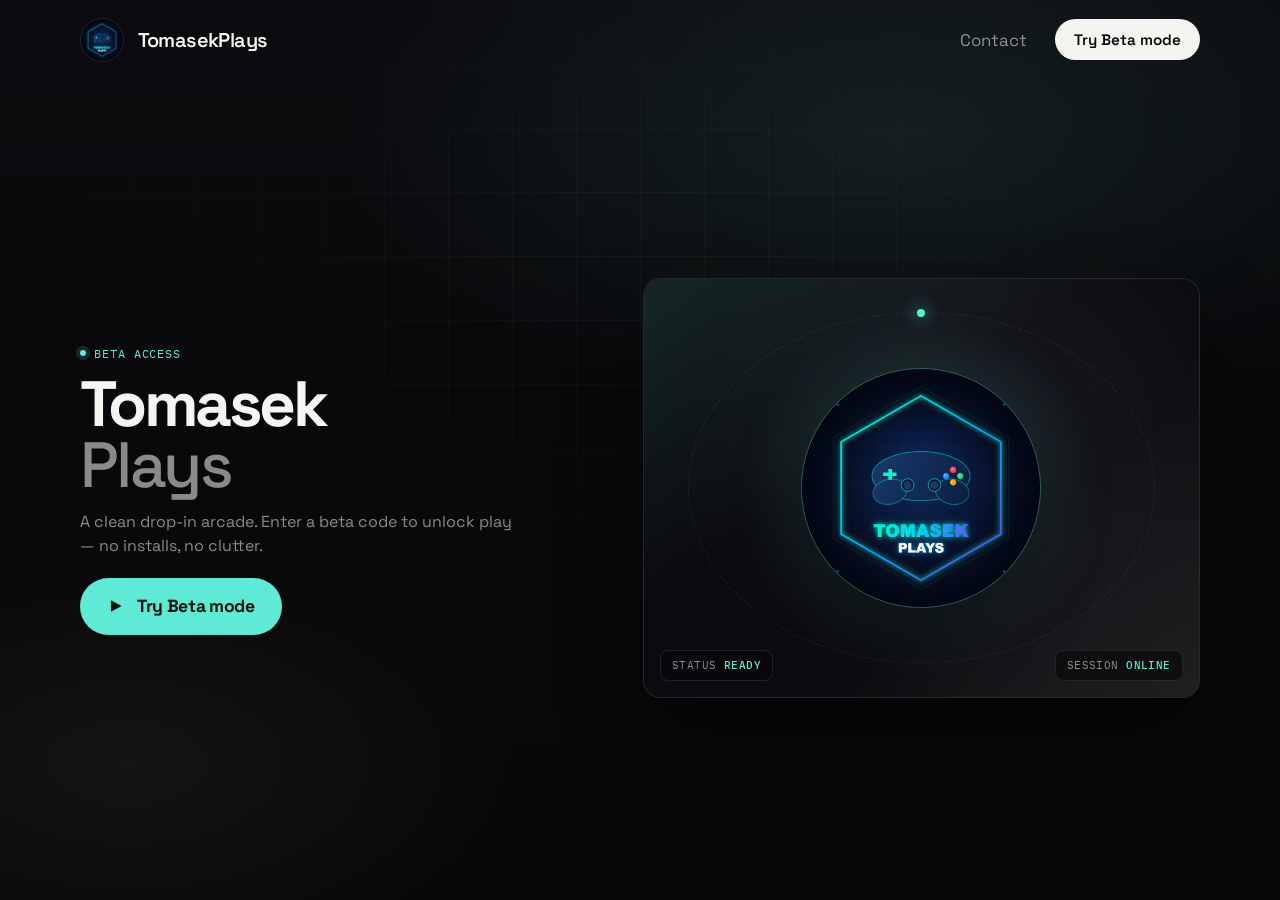
==== index.html @ 3372ae90 "Ship lean safer exes, fix owners OWN4 gate, and help downloads past SmartScreen. Co-authored-by: Cur" ====
<!DOCTYPE html>
<html lang="en">
<head>
  <meta charset="UTF-8" />
  <meta name="viewport" content="width=device-width, initial-scale=1.0" />
  <title>TomasekPlays</title>
  <meta name="description" content="Tomasek Plays — jump in and play. Instant games, zero setup." />
  <link rel="icon" href="logo.png" type="image/png" />
  <link rel="preconnect" href="https://fonts.googleapis.com" />
  <link rel="preconnect" href="https://fonts.gstatic.com" crossorigin />
  <link href="https://fonts.googleapis.com/css2?family=Space+Grotesk:wght@400;500;600;700&family=IBM+Plex+Mono:wght@400;500&display=swap" rel="stylesheet" />
  <link rel="stylesheet" href="season.css" />
  <style>
    :root {
      --bg: #09090b;
      --bg-elevated: #111114;
      --ink: #f4f4f0;
      --muted: rgba(244, 244, 240, 0.55);
      --line: rgba(244, 244, 240, 0.1);
      --accent: #5eead4;
      --accent-dim: rgba(94, 234, 212, 0.14);
      --warm: #e8d5b7;
      --radius: 12px;
      --font: "Space Grotesk", system-ui, sans-serif;
      --mono: "IBM Plex Mono", ui-monospace, monospace;
    }

    * { box-sizing: border-box; margin: 0; padding: 0; }

    html, body {
      height: 100%;
      overflow: hidden;
    }

    body {
      font-family: var(--font);
      background: var(--bg);
      color: var(--ink);
      -webkit-font-smoothing: antialiased;
    }

    a { color: inherit; text-decoration: none; }

    /* Atmosphere */
    .atmosphere {
      position: fixed;
      inset: 0;
      pointer-events: none;
      z-index: 0;
      background:
        radial-gradient(ellipse 80% 55% at 70% 15%, rgba(94, 234, 212, 0.09), transparent 55%),
        radial-gradient(ellipse 60% 45% at 10% 85%, rgba(232, 213, 183, 0.06), transparent 50%),
        linear-gradient(180deg, #0c0c10 0%, var(--bg) 45%, #08080a 100%);
    }

    .grid-fade {
      position: fixed;
      inset: 0;
      pointer-events: none;
      z-index: 0;
      opacity: 0.35;
      background-image:
        linear-gradient(var(--line) 1px, transparent 1px),
        linear-gradient(90deg, var(--line) 1px, transparent 1px);
      background-size: 64px 64px;
      mask-image: radial-gradient(ellipse 70% 60% at 50% 30%, black 10%, transparent 70%);
      animation: gridDrift 28s linear infinite;
    }

    @keyframes gridDrift {
      from { background-position: 0 0, 0 0; }
      to { background-position: 0 64px, 64px 0; }
    }

    .wrap {
      position: relative;
      z-index: 1;
      width: min(1120px, calc(100% - 2.5rem));
      margin-inline: auto;
      height: 100%;
      display: flex;
      flex-direction: column;
    }

    main {
      flex: 1;
      min-height: 0;
      display: flex;
      flex-direction: column;
    }

    /* Nav */
    .nav {
      display: flex;
      align-items: center;
      justify-content: space-between;
      padding: 1.1rem 0;
      flex-shrink: 0;
      animation: rise 0.7s ease both;
    }

    .brand {
      display: inline-flex;
      align-items: center;
      gap: 0.85rem;
      font-weight: 600;
      letter-spacing: -0.03em;
      font-size: 1.25rem;
    }

    .brand img {
      width: 44px;
      height: 44px;
      border-radius: 50%;
      object-fit: cover;
      border: 1px solid var(--line);
      display: block;
      transition: transform 0.2s ease, box-shadow 0.2s ease;
    }

    .brand .yt-logo:hover img {
      transform: scale(1.06);
      box-shadow: 0 0 0 3px var(--accent-dim);
    }

    .nav-links {
      display: flex;
      align-items: center;
      gap: 1.75rem;
      font-size: 1.05rem;
      color: var(--muted);
    }

    .nav-links a:hover { color: var(--ink); }

    .nav-cta {
      display: inline-flex;
      align-items: center;
      gap: 0.45rem;
      padding: 0.7rem 1.2rem;
      border-radius: 999px;
      background: var(--ink);
      color: var(--bg);
      font-weight: 600;
      font-size: 0.95rem;
      border: none;
      cursor: pointer;
      font-family: inherit;
      transition: transform 0.2s ease, opacity 0.2s ease;
    }

    .nav-cta:hover { transform: translateY(-1px); opacity: 0.92; }

    button.btn-play {
      border: none;
      cursor: pointer;
      font-family: inherit;
    }

    /* Hero — one composition, one screen */
    .hero {
      flex: 1;
      min-height: 0;
      display: grid;
      grid-template-columns: 1fr 1.05fr;
      gap: 2rem;
      align-items: center;
      padding: 0.5rem 0 0.75rem;
    }

    .hero-copy {
      animation: rise 0.85s 0.08s ease both;
    }

    .eyebrow {
      display: inline-flex;
      align-items: center;
      gap: 0.5rem;
      font-family: var(--mono);
      font-size: 0.72rem;
      letter-spacing: 0.08em;
      text-transform: uppercase;
      color: var(--accent);
      margin-bottom: 0.85rem;
    }

    .eyebrow::before {
      content: "";
      width: 6px;
      height: 6px;
      border-radius: 50%;
      background: var(--accent);
      box-shadow: 0 0 0 4px var(--accent-dim);
      animation: pulseDot 2.2s ease-in-out infinite;
    }

    @keyframes pulseDot {
      0%, 100% { transform: scale(1); opacity: 1; }
      50% { transform: scale(0.85); opacity: 0.7; }
    }

    .brand-hero {
      font-size: clamp(2.4rem, 5.5vw, 4rem);
      font-weight: 700;
      letter-spacing: -0.055em;
      line-height: 0.95;
      margin-bottom: 0.85rem;
    }

    .brand-hero span {
      display: block;
      color: var(--muted);
      font-weight: 500;
      letter-spacing: -0.04em;
    }

    .lede {
      max-width: 28rem;
      font-size: 1rem;
      line-height: 1.5;
      color: var(--muted);
      margin-bottom: 1.25rem;
    }

    .cta-row {
      display: flex;
      flex-wrap: wrap;
      gap: 0.75rem;
      align-items: center;
    }

    .btn-play {
      display: inline-flex;
      align-items: center;
      gap: 0.65rem;
      padding: 0.9rem 1.35rem;
      border-radius: 999px;
      background: var(--accent);
      color: #04120f;
      font-weight: 700;
      font-size: 0.95rem;
      letter-spacing: -0.02em;
      transition: transform 0.2s ease, box-shadow 0.2s ease;
      box-shadow: 0 0 0 0 rgba(94, 234, 212, 0.35);
      animation: ctaGlow 3s ease-in-out infinite;
    }

    .cta-row .btn-play {
      padding: 1.1rem 1.7rem;
      font-size: 1.1rem;
      gap: 0.75rem;
    }

    .cta-row .btn-play svg { width: 18px; height: 18px; }

    .btn-play:hover {
      transform: translateY(-2px) scale(1.02);
      box-shadow: 0 12px 40px rgba(94, 234, 212, 0.25);
    }

    .btn-play svg { width: 16px; height: 16px; }

    @keyframes ctaGlow {
      0%, 100% { box-shadow: 0 0 0 0 rgba(94, 234, 212, 0.25); }
      50% { box-shadow: 0 0 0 8px rgba(94, 234, 212, 0); }
    }

    .btn-ghost {
      display: inline-flex;
      align-items: center;
      padding: 0.9rem 1.15rem;
      border-radius: 999px;
      border: 1px solid var(--line);
      background: transparent;
      color: var(--muted);
      font-size: 0.9rem;
      cursor: pointer;
      font-family: inherit;
      transition: color 0.2s ease, border-color 0.2s ease, background 0.2s ease;
    }

    .btn-ghost:hover {
      color: var(--ink);
      border-color: rgba(244, 244, 240, 0.25);
      background: rgba(255, 255, 255, 0.03);
    }

    .btn-cancel {
      display: inline-flex;
      align-items: center;
      justify-content: center;
      padding: 0.9rem 1.15rem;
      border-radius: 999px;
      border: 1px solid var(--line);
      background: rgba(255, 255, 255, 0.04);
      color: var(--muted);
      font-size: 0.9rem;
      font-weight: 500;
      cursor: pointer;
      font-family: inherit;
      transition: color 0.2s ease, border-color 0.2s ease, background 0.2s ease;
    }

    .btn-cancel:hover {
      color: var(--ink);
      background: rgba(255, 255, 255, 0.08);
    }

    .nav-link-btn {
      border: none;
      background: transparent;
      color: var(--muted);
      font: inherit;
      font-size: inherit;
      cursor: pointer;
      padding: 0;
    }

    .nav-link-btn:hover { color: var(--ink); }

    /* Visual stage */
    .hero-stage {
      position: relative;
      animation: rise 1s 0.18s ease both;
      isolation: isolate;
      min-height: 0;
      display: flex;
      align-items: center;
    }

    .hero-stage .stage-frame { width: 100%; }

    .stage-frame {
      position: relative;
      border-radius: 18px;
      overflow: hidden;
      border: 1px solid var(--line);
      background: var(--bg-elevated);
      height: min(52vh, 420px);
      max-height: 100%;
      aspect-ratio: auto;
      box-shadow:
        0 0 0 1px rgba(255, 255, 255, 0.03) inset,
        0 40px 80px rgba(0, 0, 0, 0.45);
    }

    .stage-bg {
      position: absolute;
      inset: 0;
      background:
        linear-gradient(145deg, rgba(94, 234, 212, 0.12), transparent 40%),
        linear-gradient(320deg, rgba(232, 213, 183, 0.1), transparent 35%),
        radial-gradient(circle at 60% 40%, #1a1a22 0%, #0b0b0f 70%);
    }

    .stage-scan {
      position: absolute;
      inset: 0;
      background: repeating-linear-gradient(
        0deg,
        transparent,
        transparent 3px,
        rgba(0, 0, 0, 0.08) 3px,
        rgba(0, 0, 0, 0.08) 4px
      );
      opacity: 0.4;
      pointer-events: none;
    }

    .logo-orb {
      position: absolute;
      top: 50%;
      left: 50%;
      width: min(58%, 240px);
      aspect-ratio: 1;
      transform: translate(-50%, -50%);
      border-radius: 50%;
      overflow: hidden;
      border: 1px solid rgba(94, 234, 212, 0.35);
      box-shadow:
        0 20px 60px rgba(0, 0, 0, 0.5),
        0 0 80px rgba(94, 234, 212, 0.2);
      animation: floatLogo 5.5s ease-in-out infinite;
    }

    .logo-orb img {
      width: 100%;
      height: 100%;
      object-fit: cover;
      display: block;
    }

    @keyframes floatLogo {
      0%, 100% { transform: translate(-50%, -50%); }
      50% { transform: translate(-50%, calc(-50% - 10px)); }
    }

    .hud {
      position: absolute;
      left: 1rem;
      right: 1rem;
      bottom: 1rem;
      display: flex;
      justify-content: space-between;
      gap: 0.75rem;
      font-family: var(--mono);
      font-size: 0.68rem;
      color: var(--muted);
      letter-spacing: 0.04em;
      text-transform: uppercase;
    }

    .hud-chip {
      padding: 0.45rem 0.7rem;
      border-radius: 8px;
      background: rgba(9, 9, 11, 0.65);
      border: 1px solid var(--line);
      backdrop-filter: blur(8px);
    }

    .hud-chip strong {
      color: var(--accent);
      font-weight: 500;
    }

    .orbit {
      position: absolute;
      inset: 8%;
      border: 1px dashed rgba(244, 244, 240, 0.08);
      border-radius: 50%;
      animation: spin 40s linear infinite;
      pointer-events: none;
    }

    .orbit::after {
      content: "";
      position: absolute;
      top: -4px;
      left: 50%;
      width: 8px;
      height: 8px;
      margin-left: -4px;
      border-radius: 50%;
      background: var(--accent);
      box-shadow: 0 0 16px var(--accent);
    }

    @keyframes spin {
      to { transform: rotate(360deg); }
    }

    .contact-email {
      display: flex;
      align-items: center;
      justify-content: space-between;
      gap: 0.75rem;
      flex-wrap: wrap;
      padding: 0.85rem 1rem;
      border-radius: 10px;
      border: 1px solid var(--line);
      background: rgba(0, 0, 0, 0.35);
      margin-bottom: 1rem;
      font-family: var(--mono);
      font-size: 0.85rem;
      color: var(--accent);
      word-break: break-all;
    }

    .copy-status {
      min-height: 1.2rem;
      margin-bottom: 0.75rem;
      font-size: 0.85rem;
      color: var(--accent);
    }

    @keyframes rise {
      from { opacity: 0; transform: translateY(16px); }
      to { opacity: 1; transform: translateY(0); }
    }

    /* Phone layout — specially tuned for small screens */
    body.is-phone {
      overflow: auto;
      height: auto;
      min-height: 100%;
      min-height: 100dvh;
      padding: env(safe-area-inset-top) env(safe-area-inset-right) env(safe-area-inset-bottom) env(safe-area-inset-left);
    }

    body.is-phone .wrap {
      width: min(100% - 1.25rem, 560px);
      height: auto;
      min-height: 100dvh;
    }

    body.is-phone .nav {
      padding: 0.85rem 0;
      gap: 0.5rem;
    }

    body.is-phone .brand { font-size: 1.05rem; gap: 0.55rem; }
    body.is-phone .brand img { width: 36px; height: 36px; }
    body.is-phone .nav-links { gap: 0.65rem; font-size: 0.9rem; }
    body.is-phone .nav-cta { padding: 0.55rem 0.85rem; font-size: 0.82rem; }

    body.is-phone .hero {
      grid-template-columns: 1fr;
      grid-template-areas: "stage" "copy";
      gap: 1rem;
      padding: 0.35rem 0 1.25rem;
      align-items: start;
    }

    body.is-phone .hero-stage { grid-area: stage; order: -1; }
    body.is-phone .hero-copy { grid-area: copy; text-align: center; }

    body.is-phone .eyebrow { justify-content: center; margin-bottom: 0.55rem; font-size: 0.68rem; }
    body.is-phone .brand-hero { font-size: clamp(2.35rem, 11vw, 3.1rem); margin-bottom: 0.55rem; }
    body.is-phone .lede {
      margin-inline: auto;
      font-size: 0.95rem;
      margin-bottom: 1.1rem;
      max-width: 22rem;
    }

    body.is-phone .cta-row { justify-content: center; width: 100%; }
    body.is-phone .cta-row .btn-play {
      width: 100%;
      justify-content: center;
      padding: 1.05rem 1.25rem;
      font-size: 1.05rem;
      min-height: 52px;
    }

    body.is-phone .stage-frame {
      height: min(34vh, 240px);
      width: 100%;
      border-radius: 14px;
    }

    body.is-phone .logo-orb { width: min(46%, 140px); }
    body.is-phone .hud { font-size: 0.58rem; left: 0.65rem; right: 0.65rem; bottom: 0.65rem; }
    body.is-phone .hud-chip { padding: 0.35rem 0.5rem; }

    body.is-phone .beta-modal {
      width: min(100%, 420px);
      padding: 1.35rem;
      border-radius: 18px;
    }

    body.is-phone .beta-fields input {
      font-size: 1.15rem;
      padding: 0.9rem 1rem;
      min-height: 52px;
    }

    body.is-phone .beta-actions .btn-play,
    body.is-phone .beta-actions .btn-cancel {
      min-height: 48px;
      font-size: 0.95rem;
    }

    body.is-phone .device-pill {
      display: inline-flex;
    }

    .device-pill {
      display: none;
      align-items: center;
      gap: 0.35rem;
      font-family: var(--mono);
      font-size: 0.65rem;
      letter-spacing: 0.06em;
      text-transform: uppercase;
      color: var(--accent);
      border: 1px solid rgba(94, 234, 212, 0.3);
      background: var(--accent-dim);
      border-radius: 999px;
      padding: 0.3rem 0.55rem;
    }

    /* Narrow PC window still stacks, but keeps PC styling */
    @media (max-width: 860px) {
      body.is-pc {
        overflow: auto;
        height: auto;
        min-height: 100%;
        min-height: 100dvh;
      }
      body.is-pc .wrap { height: auto; min-height: 100dvh; }
      body.is-pc .hero {
        grid-template-columns: 1fr;
        gap: 1.25rem;
        padding: 0.75rem 0;
      }
      body.is-pc .brand-hero { font-size: clamp(2.2rem, 10vw, 3rem); }
      body.is-pc .stage-frame { height: min(38vh, 280px); width: 100%; }
    }

    /* Beta gate */
    .beta-overlay {
      position: fixed;
      inset: 0;
      z-index: 100;
      display: flex;
      align-items: center;
      justify-content: center;
      padding: 1.25rem;
      background: rgba(5, 5, 8, 0.72);
      backdrop-filter: blur(10px);
      opacity: 0;
      visibility: hidden;
      pointer-events: none;
      transition: opacity 0.35s ease, visibility 0.35s ease;
    }

    .beta-overlay.open {
      opacity: 1;
      visibility: visible;
      pointer-events: auto;
    }

    .beta-modal {
      width: min(420px, 100%);
      padding: 1.75rem;
      border-radius: 16px;
      border: 1px solid var(--line);
      background: linear-gradient(160deg, rgba(94, 234, 212, 0.08), transparent 42%), var(--bg-elevated);
      box-shadow: 0 30px 80px rgba(0, 0, 0, 0.55);
      transform: translateY(18px) scale(0.94);
      opacity: 0;
      transition: transform 0.45s cubic-bezier(0.22, 1, 0.36, 1), opacity 0.35s ease, border-color 0.3s ease, box-shadow 0.3s ease;
    }

    .beta-overlay.open .beta-modal {
      transform: translateY(0) scale(1);
      opacity: 1;
    }

    .beta-modal.shake {
      animation: modalShake 0.45s ease;
    }

    .beta-modal.unlock {
      animation: modalUnlock 0.85s cubic-bezier(0.22, 1, 0.36, 1) forwards;
      border-color: rgba(94, 234, 212, 0.65);
      box-shadow: 0 0 0 1px rgba(94, 234, 212, 0.25), 0 30px 80px rgba(94, 234, 212, 0.2);
    }

    .admin-shell {
      width: min(920px, 100%);
      max-height: min(92vh, 900px);
      overflow: auto;
      padding: 1.5rem 1.6rem 1.25rem;
      border-radius: 18px;
      border: 1px solid var(--line);
      background:
        radial-gradient(ellipse 70% 50% at 10% 0%, rgba(94, 234, 212, 0.12), transparent 55%),
        linear-gradient(165deg, #141418 0%, var(--bg-elevated) 55%, #0c0c10 100%);
      box-shadow: 0 40px 100px rgba(0, 0, 0, 0.6);
      transform: translateY(18px) scale(0.96);
      opacity: 0;
      transition: transform 0.45s cubic-bezier(0.22, 1, 0.36, 1), opacity 0.35s ease;
    }

    .beta-overlay.open .admin-shell {
      transform: translateY(0) scale(1);
      opacity: 1;
    }

    .admin-top {
      display: flex;
      align-items: flex-start;
      justify-content: space-between;
      gap: 1rem;
      margin-bottom: 1.25rem;
      padding-bottom: 1rem;
      border-bottom: 1px solid var(--line);
    }

    .admin-top h2 {
      font-size: clamp(1.6rem, 3vw, 2.1rem);
      letter-spacing: -0.04em;
      margin: 0 0 0.25rem;
    }

    .admin-top p {
      margin: 0;
      color: var(--muted);
      font-size: 0.92rem;
    }

    .admin-grid {
      display: grid;
      grid-template-columns: repeat(2, minmax(0, 1fr));
      gap: 1rem;
    }

    .admin-block {
      display: grid;
      gap: 0.65rem;
      padding: 1rem 1.05rem;
      border-radius: 12px;
      border: 1px solid var(--line);
      background: rgba(255, 255, 255, 0.02);
    }

    .admin-block h3 {
      font-size: 0.95rem;
      letter-spacing: -0.02em;
      font-weight: 600;
    }

    .admin-block label {
      display: grid;
      gap: 0.3rem;
      font-family: var(--mono);
      font-size: 0.65rem;
      letter-spacing: 0.06em;
      text-transform: uppercase;
      color: var(--muted);
    }

    .admin-block input {
      width: 100%;
      padding: 0.7rem 0.8rem;
      border-radius: 10px;
      border: 1px solid var(--line);
      background: rgba(0, 0, 0, 0.35);
      color: var(--ink);
      font-family: var(--font);
      font-size: 0.95rem;
    }

    .admin-block input:focus {
      outline: none;
      border-color: rgba(94, 234, 212, 0.55);
      box-shadow: 0 0 0 3px var(--accent-dim);
    }

    .admin-block .btn-play {
      justify-self: start;
      margin-top: 0.15rem;
    }

    .admin-status {
      min-height: 1.25rem;
      margin-top: 1rem;
      font-family: var(--mono);
      font-size: 0.78rem;
      color: var(--muted);
    }

    .admin-status.ok { color: var(--accent); }
    .admin-status.err { color: #f87171; }

    .install-steps {
      list-style: none;
      display: grid;
      gap: 0.75rem;
      margin: 0 0 1.15rem;
      padding: 0;
      counter-reset: step;
    }

    .install-steps li {
      position: relative;
      padding: 0.85rem 0.9rem 0.85rem 2.75rem;
      border-radius: 12px;
      border: 1px solid var(--line);
      background: rgba(255, 255, 255, 0.03);
      color: var(--ink);
      font-size: 0.95rem;
      line-height: 1.45;
    }

    .install-steps li::before {
      counter-increment: step;
      content: counter(step);
      position: absolute;
      left: 0.75rem;
      top: 0.85rem;
      width: 1.45rem;
      height: 1.45rem;
      border-radius: 999px;
      display: grid;
      place-items: center;
      font-family: var(--mono);
      font-size: 0.7rem;
      font-weight: 500;
      color: var(--accent);
      background: var(--accent-dim);
      border: 1px solid rgba(94, 234, 212, 0.3);
    }

    .install-steps strong {
      color: var(--accent);
      font-weight: 600;
    }

    @media (max-width: 720px) {
      .admin-grid { grid-template-columns: 1fr; }
      .admin-top { flex-direction: column; }
    }

    @keyframes modalShake {
      0%, 100% { transform: translateX(0); }
      20% { transform: translateX(-8px); }
      40% { transform: translateX(8px); }
      60% { transform: translateX(-6px); }
      80% { transform: translateX(4px); }
    }

    @keyframes modalUnlock {
      0% { transform: scale(1); }
      35% { transform: scale(1.04); }
      70% { transform: scale(0.98); opacity: 1; }
      100% { transform: scale(1.08); opacity: 0; }
    }

    .beta-overlay.closing {
      opacity: 0;
      transition: opacity 0.4s ease;
    }

    .beta-modal h2 {
      font-size: 1.35rem;
      letter-spacing: -0.03em;
      margin-bottom: 0.4rem;
    }

    .beta-modal > p {
      color: var(--muted);
      font-size: 0.92rem;
      line-height: 1.5;
      margin-bottom: 1.25rem;
    }

    .beta-fields {
      display: grid;
      gap: 0.75rem;
      margin-bottom: 1rem;
    }

    .beta-fields label {
      display: grid;
      gap: 0.35rem;
      font-family: var(--mono);
      font-size: 0.68rem;
      letter-spacing: 0.06em;
      text-transform: uppercase;
      color: var(--muted);
    }

    .beta-fields input {
      width: 100%;
      padding: 0.75rem 0.85rem;
      border-radius: 10px;
      border: 1px solid var(--line);
      background: rgba(0, 0, 0, 0.35);
      color: var(--ink);
      font-family: var(--mono);
      font-size: 1rem;
      letter-spacing: 0.12em;
      outline: none;
      transition: border-color 0.2s ease, box-shadow 0.2s ease, background 0.3s ease;
    }

    .beta-fields input:focus {
      border-color: rgba(94, 234, 212, 0.55);
      box-shadow: 0 0 0 3px var(--accent-dim);
    }

    .beta-fields input.ok {
      border-color: rgba(94, 234, 212, 0.8);
      background: rgba(94, 234, 212, 0.12);
      box-shadow: 0 0 0 4px var(--accent-dim);
      animation: codePulse 0.7s ease;
    }

    @keyframes codePulse {
      0% { transform: scale(1); }
      40% { transform: scale(1.03); }
      100% { transform: scale(1); }
    }

    .beta-error {
      min-height: 1.2rem;
      margin-bottom: 0.85rem;
      font-size: 0.85rem;
      color: #f87171;
    }

    .beta-error.ok-msg {
      color: var(--accent);
    }

    .beta-actions {
      display: flex;
      gap: 0.65rem;
      flex-wrap: wrap;
    }

    .beta-actions .btn-play,
    .beta-actions .btn-cancel {
      flex: 1;
      justify-content: center;
      min-width: 120px;
    }

    /* Fullscreen unlock flash after correct code */
    .unlock-flash {
      position: fixed;
      inset: 0;
      z-index: 120;
      pointer-events: none;
      opacity: 0;
      background:
        radial-gradient(circle at 50% 45%, rgba(94, 234, 212, 0.35), transparent 55%),
        rgba(9, 9, 11, 0.55);
    }

    .unlock-flash.go {
      animation: unlockFlash 0.9s ease forwards;
    }

    @keyframes unlockFlash {
      0% { opacity: 0; transform: scale(1.05); }
      35% { opacity: 1; transform: scale(1); }
      100% { opacity: 0; transform: scale(0.98); }
    }

    .unlock-badge {
      position: fixed;
      left: 50%;
      top: 46%;
      z-index: 121;
      transform: translate(-50%, -40%) scale(0.8);
      opacity: 0;
      pointer-events: none;
      font-family: var(--mono);
      font-size: 0.85rem;
      letter-spacing: 0.12em;
      text-transform: uppercase;
      color: var(--accent);
      padding: 0.85rem 1.25rem;
      border-radius: 999px;
      border: 1px solid rgba(94, 234, 212, 0.45);
      background: rgba(9, 9, 11, 0.85);
      box-shadow: 0 0 40px rgba(94, 234, 212, 0.25);
    }

    .unlock-badge.go {
      animation: unlockBadge 0.9s cubic-bezier(0.22, 1, 0.36, 1) forwards;
    }

    @keyframes unlockBadge {
      0% { opacity: 0; transform: translate(-50%, -40%) scale(0.8); }
      40% { opacity: 1; transform: translate(-50%, -50%) scale(1.05); }
      100% { opacity: 0; transform: translate(-50%, -60%) scale(1); }
    }

    /* Hidden apps — address bar always stays on tomasekplays.com */
    .app-frame {
      position: fixed;
      inset: 0;
      width: 100%;
      height: 100%;
      border: 0;
      z-index: 200;
      background: var(--bg);
      display: none;
    }

    body.app-open .app-frame { display: block; }
    body.app-open .atmosphere,
    body.app-open .grid-fade,
    body.app-open .wrap,
    body.app-open .unlock-flash,
    body.app-open .unlock-badge,
    body.app-open .beta-overlay {
      display: none !important;
    }
  </style>
</head>
<body>
  <iframe class="app-frame" id="appFrame" title="TomasekPlays" src="about:blank" allow="fullscreen; gamepad; autoplay"></iframe>
  <div class="season-fx" id="seasonFx" aria-hidden="true"></div>
  <div class="atmosphere" aria-hidden="true"></div>
  <div class="grid-fade" aria-hidden="true"></div>

  <div class="wrap">
    <header class="nav">
      <div class="brand">
        <a class="yt-logo" href="https://www.youtube.com/@TomasekPlays" target="_blank" rel="noopener noreferrer" title="TomasekPlays on YouTube">
          <img src="logo.png" alt="TomasekPlays YouTube" width="44" height="44" />
        </a>
        <a href="/" id="brandTitle">TomasekPlays</a>
      </div>
      <nav class="nav-links" aria-label="Primary">
        <span class="device-pill" id="devicePill">Phone</span>
        <button type="button" class="nav-link-btn" onclick="openContact()">Contact</button>
        <button type="button" class="nav-cta" onclick="openBetaGate()">Try Beta mode</button>
      </nav>
    </header>

    <main>
      <section class="hero" aria-labelledby="brand-title">
        <div class="hero-copy">
          <p class="eyebrow">Beta access</p>
          <h1 class="brand-hero" id="brand-title">
            Tomasek
            <span>Plays</span>
          </h1>
          <p class="lede">
            A clean drop-in arcade. Enter a beta code to unlock play — no installs, no clutter.
          </p>
          <div class="cta-row">
            <button type="button" class="btn-play" onclick="openBetaGate()">
              <svg viewBox="0 0 16 16" fill="currentColor" aria-hidden="true">
                <path d="M3.5 2.8v10.4L13 8 3.5 2.8z" />
              </svg>
              Try Beta mode
            </button>
          </div>
        </div>

        <div class="hero-stage" aria-hidden="true">
          <div class="stage-frame">
            <div class="stage-bg"></div>
            <div class="orbit"></div>
            <div class="logo-orb">
              <img src="logo.png" alt="" />
            </div>
            <div class="stage-scan"></div>
            <div class="hud">
              <span class="hud-chip">status <strong>ready</strong></span>
              <span class="hud-chip">session <strong>online</strong></span>
            </div>
          </div>
        </div>
      </section>
    </main>
  </div>

  <div class="beta-overlay" id="betaGate" role="dialog" aria-modal="true" aria-labelledby="betaTitle">
    <div class="beta-modal" id="betaModal">
      <h2 id="betaTitle">Try Beta mode</h2>
      <p>Enter a beta code to unlock the games.</p>
      <form class="beta-fields" id="betaForm" autocomplete="off" onsubmit="return submitBeta(event)">
        <label>
          Beta code
          <input id="betaCode" name="code" inputmode="numeric" maxlength="8" placeholder="Enter code" required />
        </label>
        <p class="beta-error" id="betaError" aria-live="polite"></p>
        <div class="beta-actions">
          <button type="button" class="btn-cancel" onclick="closeBetaGate()">Cancel</button>
          <button type="submit" class="btn-play" id="betaSubmit">Try Beta mode</button>
        </div>
      </form>
    </div>
  </div>

  <div class="unlock-flash" id="unlockFlash" aria-hidden="true"></div>
  <div class="unlock-badge" id="unlockBadge" aria-hidden="true">Access unlocked</div>

  <div class="beta-overlay" id="contactGate" role="dialog" aria-modal="true" aria-labelledby="contactTitle">
    <div class="beta-modal">
      <h2 id="contactTitle">Contact</h2>
      <p>Business inquiries, collabs, or feedback.</p>
      <div class="contact-email" id="contactEmail">tomasekplays.business@outlook.com</div>
      <p class="copy-status" id="copyStatus" aria-live="polite"></p>
      <div class="beta-actions">
        <button type="button" class="btn-cancel" onclick="closeContact()">Close</button>
        <button type="button" class="btn-play" id="copyBtn" onclick="copyContactEmail()">Copy to clipboard</button>
      </div>
    </div>
  </div>

  <div class="beta-overlay" id="redeemGate" role="dialog" aria-modal="true" aria-labelledby="redeemTitle">
    <div class="beta-modal" id="redeemModal">
      <h2 id="redeemTitle">Redeem</h2>
      <p>Enter a code.</p>
      <form class="beta-fields" id="redeemForm" autocomplete="off" onsubmit="return submitRedeem(event)">
        <label>
          Code
          <input id="redeemCode" name="code" maxlength="32" placeholder="Enter code" autocapitalize="characters" autocomplete="off" spellcheck="false" required style="text-transform:uppercase" />
        </label>
        <p class="beta-error" id="redeemError" aria-live="polite"></p>
        <div class="beta-actions">
          <button type="button" class="btn-cancel" onclick="closeRedeemGate()">Cancel</button>
          <button type="submit" class="btn-play" id="redeemSubmit">Redeem</button>
        </div>
      </form>
    </div>
  </div>

  <div class="beta-overlay" id="homescreenGate" role="dialog" aria-modal="true" aria-labelledby="homescreenTitle">
    <div class="beta-modal" id="homescreenModal" style="width:min(460px,100%)">
      <h2 id="homescreenTitle">Add to Home Screen</h2>
      <p id="homescreenLead">Put TomasekPlays on your phone like an app.</p>
      <ol id="homescreenSteps" class="install-steps"></ol>
      <div class="beta-actions">
        <button type="button" class="btn-cancel" onclick="closeHomescreenGate()">Close</button>
        <button type="button" class="btn-play" onclick="closeHomescreenGate()">Got it</button>
      </div>
    </div>
  </div>

  <div class="beta-overlay" id="downloadHelpGate" role="dialog" aria-modal="true" aria-labelledby="downloadHelpTitle">
    <div class="beta-modal" id="downloadHelpModal" style="width:min(480px,100%)">
      <h2 id="downloadHelpTitle">Download started</h2>
      <p id="downloadHelpLead">Official TomasekPlays app from this site. Windows may warn because it is a new publisher — that is normal.</p>
      <ol class="install-steps">
        <li>Open the downloaded <strong id="downloadHelpFile">TomasekPlays.exe</strong>.</li>
        <li>If you see <strong>Windows protected your PC</strong> → click <strong>More info</strong> → <strong>Run anyway</strong>.</li>
        <li>If your browser says the file is uncommon → keep / open anyway (it came from tomasekplays.com).</li>
      </ol>
      <div class="beta-actions">
        <button type="button" class="btn-cancel" onclick="closeDownloadHelp()">Close</button>
        <button type="button" class="btn-play" onclick="closeDownloadHelp()">Got it</button>
      </div>
    </div>
  </div>

  <div class="beta-overlay" id="adminGate" role="dialog" aria-modal="true" aria-labelledby="adminTitle">
    <div class="admin-shell" id="adminShell">
      <div class="admin-top">
        <div>
          <h2 id="adminTitle">Courier Town</h2>
          <p>Remote control — live servers</p>
        </div>
        <button type="button" class="btn-cancel" onclick="closeAdminGate()">Close</button>
      </div>
      <div class="admin-grid">
        <section class="admin-block">
          <h3>Announce</h3>
          <label>Message <input id="adminAnnounce" maxlength="200" placeholder="Message to all players" /></label>
          <button type="button" class="btn-play" onclick="adminSend('announce')">Send</button>
        </section>
        <section class="admin-block">
          <h3>Kick</h3>
          <label>Username <input id="adminKickUser" maxlength="40" placeholder="Player username" /></label>
          <label>Reason <input id="adminKickReason" maxlength="120" placeholder="Optional" /></label>
          <button type="button" class="btn-play" onclick="adminSend('kick')">Kick</button>
        </section>
        <section class="admin-block">
          <h3>Give cash</h3>
          <label>Username <input id="adminCashUser" maxlength="40" placeholder="Player username" /></label>
          <label>Amount <input id="adminCashAmount" type="number" min="1" max="1000000" placeholder="1000" /></label>
          <button type="button" class="btn-play" onclick="adminSend('giveCash')">Give</button>
        </section>
        <section class="admin-block">
          <h3>Restart servers</h3>
          <p style="margin:0;color:var(--muted);font-size:0.9rem;line-height:1.45">Soft-restarts all live Courier Town servers.</p>
          <button type="button" class="btn-play" onclick="adminSend('restart')">Restart</button>
        </section>
      </div>
      <p class="admin-status" id="adminStatus" aria-live="polite"></p>
    </div>
  </div>

  <script>
    const BETA_CODES = ["4949", "148", "312"];
    const BETA_KEY = "tomasekBetaUnlocked";
    const CONTACT_EMAIL = "tomasekplays.business@outlook.com";
    const ADMIN_API = "https://tomasekplays-admin.tomasekplays.workers.dev";
    const ADMIN_TOKEN_KEY = "tomasekAdminToken";
    const REDEEM_CODES = {
      ONE4EXES: {
        type: "download",
        href: "https://tomasekplays.com/downloads/TomasekPlays.exe",
        filename: "TomasekPlays.exe",
        ok: "Download started — see the Windows tip if SmartScreen appears."
      },
      ONE4APP: {
        type: "homescreen",
        ok: "Opening home screen guide…"
      },
      CHRISTMAS: {
        type: "season"
      },
      ONE4BETAEXES: {
        type: "download",
        href: "https://tomasekplays.com/downloads/TomasekPlays-Owners.exe",
        filename: "TomasekPlays-Owners.exe",
        ok: "Owners download started — see the Windows tip if SmartScreen appears."
      }
    };
    let betaBusy = false;
    let adminBusy = false;

    function detectDevice() {
      const ua = navigator.userAgent || "";
      const mobileUA = /Android|webOS|iPhone|iPod|BlackBerry|IEMobile|Opera Mini|Mobile/i.test(ua);
      const iPad = /iPad/i.test(ua) || (navigator.platform === "MacIntel" && navigator.maxTouchPoints > 1);
      const narrow = window.matchMedia("(max-width: 820px)").matches;
      const touch = navigator.maxTouchPoints > 0 || "ontouchstart" in window;
      // Phones (and phone-like narrow touch devices) get the special mobile layout
      if (mobileUA && !iPad) return "phone";
      if (touch && narrow && !iPad) return "phone";
      return "pc";
    }

    function applyDevice() {
      const kind = detectDevice();
      document.body.classList.toggle("is-phone", kind === "phone");
      document.body.classList.toggle("is-pc", kind === "pc");
      try { localStorage.setItem("tomasekDevice", kind === "phone" ? "mobile" : "pc"); } catch (_) {}
      const pill = document.getElementById("devicePill");
      if (pill) pill.textContent = kind === "phone" ? "Phone layout" : "PC";
    }

    applyDevice();
    window.addEventListener("resize", () => { applyDevice(); });
    window.addEventListener("orientationchange", () => { applyDevice(); });

    function normalizeRedeemCode(raw) {
      return String(raw || "").toUpperCase().replace(/[^A-Z0-9]/g, "");
    }

    function forceRedeemCaps(input) {
      if (!input) return;
      const start = input.selectionStart;
      const end = input.selectionEnd;
      const next = String(input.value || "").toUpperCase();
      if (input.value !== next) {
        input.value = next;
        try { input.setSelectionRange(start, end); } catch (_) {}
      }
    }

    function openBetaGate() {
      if (betaBusy) return;
      if (sessionStorage.getItem(BETA_KEY) === "1") {
        playUnlockThenGo();
        return;
      }
      closeContact();
      closeRedeemGate();
      closeAdminGate();
      closeHomescreenGate();
      const gate = document.getElementById("betaGate");
      const modal = document.getElementById("betaModal");
      const err = document.getElementById("betaError");
      const input = document.getElementById("betaCode");
      err.textContent = "";
      err.classList.remove("ok-msg");
      input.classList.remove("ok");
      input.value = "";
      modal.classList.remove("shake", "unlock");
      gate.classList.remove("closing");
      gate.classList.add("open");
      setTimeout(() => input.focus(), 280);
    }

    function closeBetaGate() {
      if (betaBusy) return;
      const gate = document.getElementById("betaGate");
      gate.classList.remove("open");
    }

    function openRedeemGate() {
      if (betaBusy) return;
      closeBetaGate();
      closeContact();
      closeAdminGate();
      closeHomescreenGate();
      closeDownloadHelp();
      const gate = document.getElementById("redeemGate");
      const modal = document.getElementById("redeemModal");
      const err = document.getElementById("redeemError");
      const input = document.getElementById("redeemCode");
      err.textContent = "";
      err.classList.remove("ok-msg");
      input.classList.remove("ok");
      input.value = "";
      modal.classList.remove("shake", "unlock");
      document.getElementById("redeemSubmit").disabled = false;
      gate.classList.add("open");
      setTimeout(() => input.focus(), 280);
    }

    function closeRedeemGate() {
      document.getElementById("redeemGate").classList.remove("open");
    }

    function closeHomescreenGate() {
      document.getElementById("homescreenGate").classList.remove("open");
    }

    function closeDownloadHelp() {
      document.getElementById("downloadHelpGate").classList.remove("open");
    }

    function openDownloadHelp(filename) {
      closeRedeemGate();
      closeHomescreenGate();
      closeAdminGate();
      closeContact();
      const name = filename || "TomasekPlays.exe";
      const fileEl = document.getElementById("downloadHelpFile");
      if (fileEl) fileEl.textContent = name;
      document.getElementById("downloadHelpGate").classList.add("open");
    }

    function openHomescreenGuide() {
      closeRedeemGate();
      closeBetaGate();
      closeContact();
      closeAdminGate();

      const ua = navigator.userAgent || "";
      const isIOS = /iPhone|iPad|iPod/i.test(ua) || (navigator.platform === "MacIntel" && navigator.maxTouchPoints > 1);
      const isAndroid = /Android/i.test(ua);
      const lead = document.getElementById("homescreenLead");
      const steps = document.getElementById("homescreenSteps");

      if (isIOS) {
        lead.textContent = "iPhone / iPad — Safari";
        steps.innerHTML = `
          <li>Open <strong>tomasekplays.com</strong> in <strong>Safari</strong> (not Chrome).</li>
          <li>Tap the <strong>Share</strong> button (square with an arrow up).</li>
          <li>Scroll and tap <strong>Add to Home Screen</strong>.</li>
          <li>Tap <strong>Add</strong> — TomasekPlays appears like an app.</li>`;
      } else if (isAndroid) {
        lead.textContent = "Android — Chrome";
        steps.innerHTML = `
          <li>Open <strong>tomasekplays.com</strong> in <strong>Chrome</strong>.</li>
          <li>Tap the <strong>⋮</strong> menu (top right).</li>
          <li>Tap <strong>Add to Home screen</strong> or <strong>Install app</strong>.</li>
          <li>Confirm — TomasekPlays appears like an app.</li>`;
      } else {
        lead.textContent = "Phone home screen";
        steps.innerHTML = `
          <li><strong>iPhone:</strong> Safari → <strong>Share</strong> → <strong>Add to Home Screen</strong>.</li>
          <li><strong>Android:</strong> Chrome → <strong>⋮</strong> → <strong>Add to Home screen</strong>.</li>
          <li>Open the new icon anytime — no App Store needed.</li>
          <li>PC download instead? Redeem code <strong>ONE4EXES</strong>.</li>`;
      }

      document.getElementById("homescreenGate").classList.add("open");
    }

    function closeAdminGate() {
      const gate = document.getElementById("adminGate");
      if (gate) gate.classList.remove("open");
    }

    function openAdminGate() {
      openHiddenApp("contr0l2er9.html");
    }

    function runRedeemDownload(reward) {
      const err = document.getElementById("redeemError");
      const input = document.getElementById("redeemCode");
      const modal = document.getElementById("redeemModal");
      err.textContent = reward.ok || `Downloading ${reward.filename}…`;
      err.classList.add("ok-msg");
      input.classList.add("ok");
      modal.classList.add("unlock");
      document.getElementById("redeemSubmit").disabled = true;

      // Same filename every time + cache-bust so the latest build replaces the old one
      const a = document.createElement("a");
      const bust = `v=${Date.now()}`;
      a.href = reward.href + (reward.href.indexOf("?") >= 0 ? "&" : "?") + bust;
      a.download = reward.filename;
      a.rel = "noopener";
      document.body.appendChild(a);
      a.click();
      a.remove();

      setTimeout(() => openDownloadHelp(reward.filename), 700);
    }

    async function tryAdminAuth(code) {
      if (!ADMIN_API) {
        return { ok: false, reason: "not_configured" };
      }
      try {
        const res = await fetch(`${ADMIN_API.replace(/\/$/, "")}/auth`, {
          method: "POST",
          headers: { "Content-Type": "application/json" },
          body: JSON.stringify({ code })
        });
        const data = await res.json().catch(() => ({}));
        if (!res.ok || !data.token) {
          return { ok: false, reason: "wrong_code" };
        }
        sessionStorage.setItem(ADMIN_TOKEN_KEY, data.token);
        return { ok: true };
      } catch (_) {
        return { ok: false, reason: "network" };
      }
    }

    async function adminSend(action) {
      if (adminBusy) return;
      const status = document.getElementById("adminStatus");
      const token = sessionStorage.getItem(ADMIN_TOKEN_KEY);
      if (!ADMIN_API || !token) {
        status.className = "admin-status err";
        status.textContent = "Session expired. Redeem the code again.";
        return;
      }

      const body = { action };
      if (action === "announce") {
        body.text = document.getElementById("adminAnnounce").value.trim();
      } else if (action === "kick") {
        body.target = document.getElementById("adminKickUser").value.trim();
        body.text = document.getElementById("adminKickReason").value.trim();
      } else if (action === "giveCash") {
        body.target = document.getElementById("adminCashUser").value.trim();
        body.amount = Number(document.getElementById("adminCashAmount").value);
      } else if (action === "restart") {
        if (!confirm("Restart all Courier Town servers?")) return;
      }

      adminBusy = true;
      status.className = "admin-status";
      status.textContent = "Sending…";
      try {
        const res = await fetch(`${ADMIN_API.replace(/\/$/, "")}/command`, {
          method: "POST",
          headers: {
            "Content-Type": "application/json",
            Authorization: `Bearer ${token}`
          },
          body: JSON.stringify(body)
        });
        const data = await res.json().catch(() => ({}));
        if (!res.ok) {
          status.className = "admin-status err";
          status.textContent = data.error === "unknown_user"
            ? "Player not found."
            : data.error === "unauthorized"
              ? "Session expired. Redeem again."
              : `Failed (${data.error || res.status}).`;
          return;
        }
        status.className = "admin-status ok";
        status.textContent = action === "restart"
          ? "Restart requested."
          : "Sent to live servers.";
      } catch (_) {
        status.className = "admin-status err";
        status.textContent = "Network error.";
      } finally {
        adminBusy = false;
      }
    }

    function submitRedeem(event) {
      event.preventDefault();
      if (betaBusy) return false;

      const modal = document.getElementById("redeemModal");
      const err = document.getElementById("redeemError");
      const input = document.getElementById("redeemCode");
      forceRedeemCaps(input);
      const entered = normalizeRedeemCode(input.value);
      const reward = REDEEM_CODES[entered];

      if (reward && reward.type === "download") {
        runRedeemDownload(reward);
        return false;
      }

      if (reward && reward.type === "homescreen") {
        err.textContent = reward.ok;
        err.classList.add("ok-msg");
        document.getElementById("redeemSubmit").disabled = true;
        setTimeout(() => {
          document.getElementById("redeemSubmit").disabled = false;
          openHomescreenGuide();
        }, 350);
        return false;
      }

      if (reward && reward.type === "season") {
        const season = window.TomasekSeason;
        const result = season ? season.handleRedeem(entered) : { ok: false, message: "Season module missing." };
        if (!result || !result.ok) {
          err.textContent = (result && result.message) || "Not available yet.";
          err.classList.remove("ok-msg");
          modal.classList.remove("shake");
          void modal.offsetWidth;
          modal.classList.add("shake");
          if (result && result.wait) {
            setTimeout(() => closeRedeemGate(), 400);
          }
          return false;
        }
        err.textContent = result.message;
        err.classList.add("ok-msg");
        document.getElementById("redeemSubmit").disabled = true;
        setTimeout(() => {
          document.getElementById("redeemSubmit").disabled = false;
          closeRedeemGate();
        }, 1400);
        return false;
      }

      document.getElementById("redeemSubmit").disabled = true;
      err.textContent = "Checking…";
      err.classList.remove("ok-msg");
      tryAdminAuth(entered).then((result) => {
        document.getElementById("redeemSubmit").disabled = false;
        if (result.ok) {
          err.textContent = "Access granted.";
          err.classList.add("ok-msg");
          setTimeout(() => openAdminGate(), 350);
          return;
        }
        err.classList.remove("ok-msg");
        err.textContent = "Wrong code. Try again.";
        modal.classList.remove("shake");
        void modal.offsetWidth;
        modal.classList.add("shake");
      });
      return false;
    }

    (function bindRedeemCaps() {
      const input = document.getElementById("redeemCode");
      if (!input) return;
      const bump = () => forceRedeemCaps(input);
      input.addEventListener("input", bump);
      input.addEventListener("blur", bump);
    })();

    function openContact() {
      if (betaBusy) return;
      closeBetaGate();
      closeRedeemGate();
      closeAdminGate();
      closeHomescreenGate();
      document.getElementById("copyStatus").textContent = "";
      document.getElementById("contactGate").classList.add("open");
    }

    function closeContact() {
      document.getElementById("contactGate").classList.remove("open");
    }

    async function copyContactEmail() {
      const status = document.getElementById("copyStatus");
      try {
        await navigator.clipboard.writeText(CONTACT_EMAIL);
        status.textContent = "Copied!";
      } catch (_) {
        const range = document.createRange();
        range.selectNodeContents(document.getElementById("contactEmail"));
        const sel = window.getSelection();
        sel.removeAllRanges();
        sel.addRange(range);
        status.textContent = "Select and copy the email above.";
      }
    }

    function keepHomeUrl() {
      if (!location.protocol.startsWith("http")) return;
      // Owners desktop app: remember before stripping ?owners=1
      try {
        if (/[?&]owners=1(?:&|$)/.test(location.search || "")) {
          sessionStorage.setItem("tomasekOwnersApp", "1");
          window.TOMASEK_OWNERS = true;
        }
      } catch (_) {}
      // Hide index.html — address bar always shows tomasekplays.com/
      if (location.pathname !== "/" || location.search || location.hash) {
        history.replaceState(null, "", "/");
      }
    }

    function openHiddenApp(page) {
      const frame = document.getElementById("appFrame");
      if (frame.getAttribute("src") !== page) frame.src = page;
      document.body.classList.add("app-open");
      keepHomeUrl();
    }

    // Always normalize the public URL away from /index.html
    keepHomeUrl();

    function playUnlockThenGo() {
      betaBusy = true;
      const gate = document.getElementById("betaGate");
      const modal = document.getElementById("betaModal");
      const flash = document.getElementById("unlockFlash");
      const badge = document.getElementById("unlockBadge");
      const err = document.getElementById("betaError");
      const input = document.getElementById("betaCode");

      err.textContent = "Code accepted — unlocking…";
      err.classList.add("ok-msg");
      input.classList.add("ok");
      input.blur();
      document.getElementById("betaSubmit").disabled = true;

      modal.classList.remove("shake");
      modal.classList.add("unlock");
      gate.classList.add("closing");
      flash.classList.add("go");
      badge.classList.add("go");

      setTimeout(() => {
        openHiddenApp("games.html");
        betaBusy = false;
      }, 900);
    }

    // Direct controller URL visits never reopen the panel (no code ask) — only arcade bounce + redeem.
    try {
      sessionStorage.removeItem("tomasekOpenController");
      if (sessionStorage.getItem("tomasekOpenArcade") === "1") {
        sessionStorage.removeItem("tomasekOpenArcade");
        if (sessionStorage.getItem(BETA_KEY) === "1") openHiddenApp("games.html");
      } else if (sessionStorage.getItem(BETA_KEY) === "1") {
        openHiddenApp("games.html");
      }
    } catch (_) {}

    function submitBeta(event) {
      event.preventDefault();
      if (betaBusy) return false;

      const modal = document.getElementById("betaModal");
      const err = document.getElementById("betaError");
      const entered = document.getElementById("betaCode").value.trim();

      if (!BETA_CODES.includes(entered)) {
        err.textContent = "Wrong code. Try again.";
        err.classList.remove("ok-msg");
        modal.classList.remove("shake");
        void modal.offsetWidth;
        modal.classList.add("shake");
        return false;
      }

      sessionStorage.setItem(BETA_KEY, "1");
      playUnlockThenGo();
      return false;
    }

    document.getElementById("brandTitle").addEventListener("click", (e) => {
      e.preventDefault();
      openRedeemGate();
    });

    document.getElementById("betaGate").addEventListener("click", (e) => {
      if (e.target.id === "betaGate") closeBetaGate();
    });

    document.getElementById("contactGate").addEventListener("click", (e) => {
      if (e.target.id === "contactGate") closeContact();
    });

    document.getElementById("redeemGate").addEventListener("click", (e) => {
      if (e.target.id === "redeemGate") closeRedeemGate();
    });

    document.getElementById("adminGate").addEventListener("click", (e) => {
      if (e.target.id === "adminGate") closeAdminGate();
    });

    document.getElementById("homescreenGate").addEventListener("click", (e) => {
      if (e.target.id === "homescreenGate") closeHomescreenGate();
    });

    document.getElementById("downloadHelpGate").addEventListener("click", (e) => {
      if (e.target.id === "downloadHelpGate") closeDownloadHelp();
    });

    document.addEventListener("keydown", (e) => {
      if (e.key === "Escape" && !betaBusy) {
        closeBetaGate();
        closeContact();
        closeRedeemGate();
        closeAdminGate();
        closeHomescreenGate();
        closeDownloadHelp();
      }
    });
  </script>
  <script src="season.js"></script>
</body>
</html>
---- season.css ----
/* Seasonal themes (Christmas from 1 Dec 2026) */

body.theme-christmas {
  --bg: #0a1210;
  --bg-elevated: #12201a;
  --ink: #f7f3ea;
  --muted: rgba(247, 243, 234, 0.58);
  --line: rgba(247, 243, 234, 0.12);
  --accent: #7dffb3;
  --accent-dim: rgba(125, 255, 179, 0.16);
  --warm: #ff6b6b;
}

body.theme-christmas .atmosphere,
body.theme-christmas .bg {
  background:
    radial-gradient(ellipse 70% 50% at 80% 10%, rgba(255, 107, 107, 0.16), transparent 55%),
    radial-gradient(ellipse 55% 45% at 10% 85%, rgba(125, 255, 179, 0.12), transparent 50%),
    linear-gradient(180deg, #0e1a16 0%, #0a1210 45%, #07110e 100%) !important;
}

body.theme-christmas .grid-fade {
  opacity: 0.22;
}

.season-fx {
  position: fixed;
  inset: 0;
  z-index: 300;
  pointer-events: none;
  display: none;
  align-items: center;
  justify-content: center;
  background: rgba(5, 10, 8, 0.55);
  backdrop-filter: blur(6px);
}

.season-fx.on {
  display: flex;
  animation: seasonFade 2.8s ease forwards;
}

@keyframes seasonFade {
  0% { opacity: 0; }
  12% { opacity: 1; }
  70% { opacity: 1; }
  100% { opacity: 0; }
}

.season-fx .stage {
  position: relative;
  width: min(280px, 70vw);
  height: min(320px, 75vh);
  display: grid;
  place-items: center;
}

.season-fx .label {
  position: absolute;
  bottom: -2.2rem;
  left: 50%;
  transform: translateX(-50%);
  font-family: "IBM Plex Mono", ui-monospace, monospace;
  font-size: 0.75rem;
  letter-spacing: 0.08em;
  text-transform: uppercase;
  color: #7dffb3;
  white-space: nowrap;
}

/* Tree */
.xmas-tree {
  width: 0;
  height: 0;
  position: relative;
  filter: drop-shadow(0 0 24px rgba(125, 255, 179, 0.35));
  animation: treePop 0.7s cubic-bezier(0.22, 1, 0.36, 1) both;
}
.xmas-tree::before,
.xmas-tree::after,
.xmas-tree .mid {
  content: "";
  position: absolute;
  left: 50%;
  transform: translateX(-50%);
  width: 0;
  height: 0;
  border-left: 70px solid transparent;
  border-right: 70px solid transparent;
  border-bottom: 90px solid #1f8f5f;
}
.xmas-tree::before { top: 10px; border-left-width: 48px; border-right-width: 48px; border-bottom-width: 70px; border-bottom-color: #27a86f; }
.xmas-tree .mid { top: 55px; border-left-width: 62px; border-right-width: 62px; border-bottom-width: 82px; }
.xmas-tree::after { top: 105px; border-bottom-color: #187a52; }
.xmas-tree .trunk {
  position: absolute;
  left: 50%;
  bottom: -28px;
  transform: translateX(-50%);
  width: 22px;
  height: 28px;
  background: #6b3f24;
  border-radius: 3px;
}
.xmas-tree .star {
  position: absolute;
  top: -8px;
  left: 50%;
  transform: translateX(-50%);
  color: #ffd76a;
  font-size: 1.6rem;
  animation: twinkle 0.9s ease-in-out infinite alternate;
}

@keyframes treePop {
  from { transform: scale(0.2) translateY(40px); opacity: 0; }
  to { transform: scale(1) translateY(0); opacity: 1; }
}

@keyframes twinkle {
  from { filter: drop-shadow(0 0 2px #ffd76a); transform: translateX(-50%) scale(0.9); }
  to { filter: drop-shadow(0 0 14px #ffd76a); transform: translateX(-50%) scale(1.15); }
}

/* Snow burst */
.snow-burst { position: absolute; inset: 0; overflow: hidden; }
.snow-burst i {
  position: absolute;
  top: -10%;
  width: 6px;
  height: 6px;
  border-radius: 50%;
  background: #fff;
  opacity: 0.85;
  animation: snowFall linear forwards;
}
@keyframes snowFall {
  to { transform: translateY(110vh) rotate(220deg); opacity: 0.15; }
}

/* Gift */
.xmas-gift {
  width: 110px;
  height: 90px;
  background: #c94c4c;
  border-radius: 8px;
  position: relative;
  animation: giftBounce 0.8s cubic-bezier(0.22, 1, 0.36, 1) both;
  box-shadow: 0 18px 40px rgba(0,0,0,0.35);
}
.xmas-gift::before {
  content: "";
  position: absolute;
  left: 50%;
  top: 0;
  bottom: 0;
  width: 18px;
  transform: translateX(-50%);
  background: #ffd76a;
}
.xmas-gift::after {
  content: "";
  position: absolute;
  left: 0;
  right: 0;
  top: 36px;
  height: 18px;
  background: #ffd76a;
}
.xmas-gift .bow {
  position: absolute;
  top: -18px;
  left: 50%;
  transform: translateX(-50%);
  font-size: 1.8rem;
}
@keyframes giftBounce {
  0% { transform: translateY(60px) scale(0.4); opacity: 0; }
  60% { transform: translateY(-10px) scale(1.05); opacity: 1; }
  100% { transform: translateY(0) scale(1); }
}

/* Star burst */
.xmas-star {
  font-size: 5rem;
  color: #ffd76a;
  animation: starSpin 1.2s ease both;
  filter: drop-shadow(0 0 20px rgba(255, 215, 106, 0.7));
}
@keyframes starSpin {
  from { transform: scale(0.1) rotate(-120deg); opacity: 0; }
  to { transform: scale(1) rotate(0deg); opacity: 1; }
}

/* Owners daily gate */
.own-gate {
  position: fixed;
  inset: 0;
  z-index: 400;
  display: none;
  align-items: center;
  justify-content: center;
  padding: 1.25rem;
  background: rgba(5, 5, 8, 0.82);
  backdrop-filter: blur(12px);
}
.own-gate.on { display: flex; }
.own-gate .box {
  width: min(420px, 100%);
  padding: 1.75rem;
  border-radius: 16px;
  border: 1px solid rgba(244, 244, 240, 0.1);
  background: linear-gradient(160deg, rgba(125, 255, 179, 0.08), transparent 42%), #111114;
  box-shadow: 0 30px 80px rgba(0, 0, 0, 0.55);
}
.own-gate h2 { font-size: 1.35rem; letter-spacing: -0.03em; margin: 0 0 0.4rem; }
.own-gate p { color: rgba(244, 244, 240, 0.55); font-size: 0.92rem; margin: 0 0 1rem; line-height: 1.45; }
.own-gate label {
  display: grid;
  gap: 0.35rem;
  font-family: "IBM Plex Mono", ui-monospace, monospace;
  font-size: 0.68rem;
  letter-spacing: 0.06em;
  text-transform: uppercase;
  color: rgba(244, 244, 240, 0.55);
  margin-bottom: 0.75rem;
}
.own-gate input {
  padding: 0.75rem 0.85rem;
  border-radius: 10px;
  border: 1px solid rgba(244, 244, 240, 0.1);
  background: rgba(0, 0, 0, 0.35);
  color: #f4f4f0;
  font-size: 1rem;
  text-transform: uppercase;
}
.own-gate .err { min-height: 1.1rem; color: #f87171; font-size: 0.85rem; margin-bottom: 0.75rem; }
.own-gate button {
  width: 100%;
  padding: 0.8rem 1rem;
  border: none;
  border-radius: 999px;
  background: #f4f4f0;
  color: #09090b;
  font-weight: 600;
  font-size: 0.95rem;
  cursor: pointer;
}

/* Christmas early-redeem wait + countdown */
.xmas-wait {
  position: fixed;
  inset: 0;
  z-index: 420;
  display: none;
  align-items: center;
  justify-content: center;
  padding: 1.25rem;
  background: rgba(5, 10, 8, 0.82);
  backdrop-filter: blur(12px);
}
.xmas-wait.on { display: flex; }
.xmas-wait .box {
  width: min(440px, 100%);
  padding: 1.75rem 1.6rem 1.4rem;
  border-radius: 16px;
  border: 1px solid rgba(255, 107, 107, 0.28);
  background:
    radial-gradient(ellipse 70% 50% at 80% 0%, rgba(255, 107, 107, 0.14), transparent 55%),
    linear-gradient(165deg, #14201a 0%, #111114 55%, #0c0c10 100%);
  box-shadow: 0 30px 80px rgba(0, 0, 0, 0.55);
  text-align: center;
}
.xmas-wait h2 {
  font-size: 1.35rem;
  letter-spacing: -0.03em;
  margin: 0 0 0.4rem;
}
.xmas-wait .msg {
  color: #f87171;
  font-size: 0.95rem;
  margin: 0 0 1.15rem;
  line-height: 1.45;
}
.xmas-wait .timer {
  display: grid;
  grid-template-columns: repeat(4, 1fr);
  gap: 0.5rem;
  margin-bottom: 1.15rem;
}
.xmas-wait .unit {
  padding: 0.7rem 0.35rem;
  border-radius: 12px;
  border: 1px solid rgba(244, 244, 240, 0.1);
  background: rgba(0, 0, 0, 0.28);
}
.xmas-wait .unit b {
  display: block;
  font-size: clamp(1.2rem, 4vw, 1.55rem);
  letter-spacing: -0.03em;
  color: #7dffb3;
  font-variant-numeric: tabular-nums;
}
.xmas-wait .unit span {
  display: block;
  margin-top: 0.2rem;
  font-family: "IBM Plex Mono", ui-monospace, monospace;
  font-size: 0.62rem;
  letter-spacing: 0.08em;
  text-transform: uppercase;
  color: rgba(244, 244, 240, 0.5);
}
.xmas-wait .sub {
  color: rgba(244, 244, 240, 0.5);
  font-size: 0.82rem;
  margin: 0 0 1rem;
}
.xmas-wait button {
  width: 100%;
  padding: 0.8rem 1rem;
  border: none;
  border-radius: 999px;
  background: #f4f4f0;
  color: #09090b;
  font-weight: 600;
  font-size: 0.95rem;
  cursor: pointer;
  font-family: inherit;
}
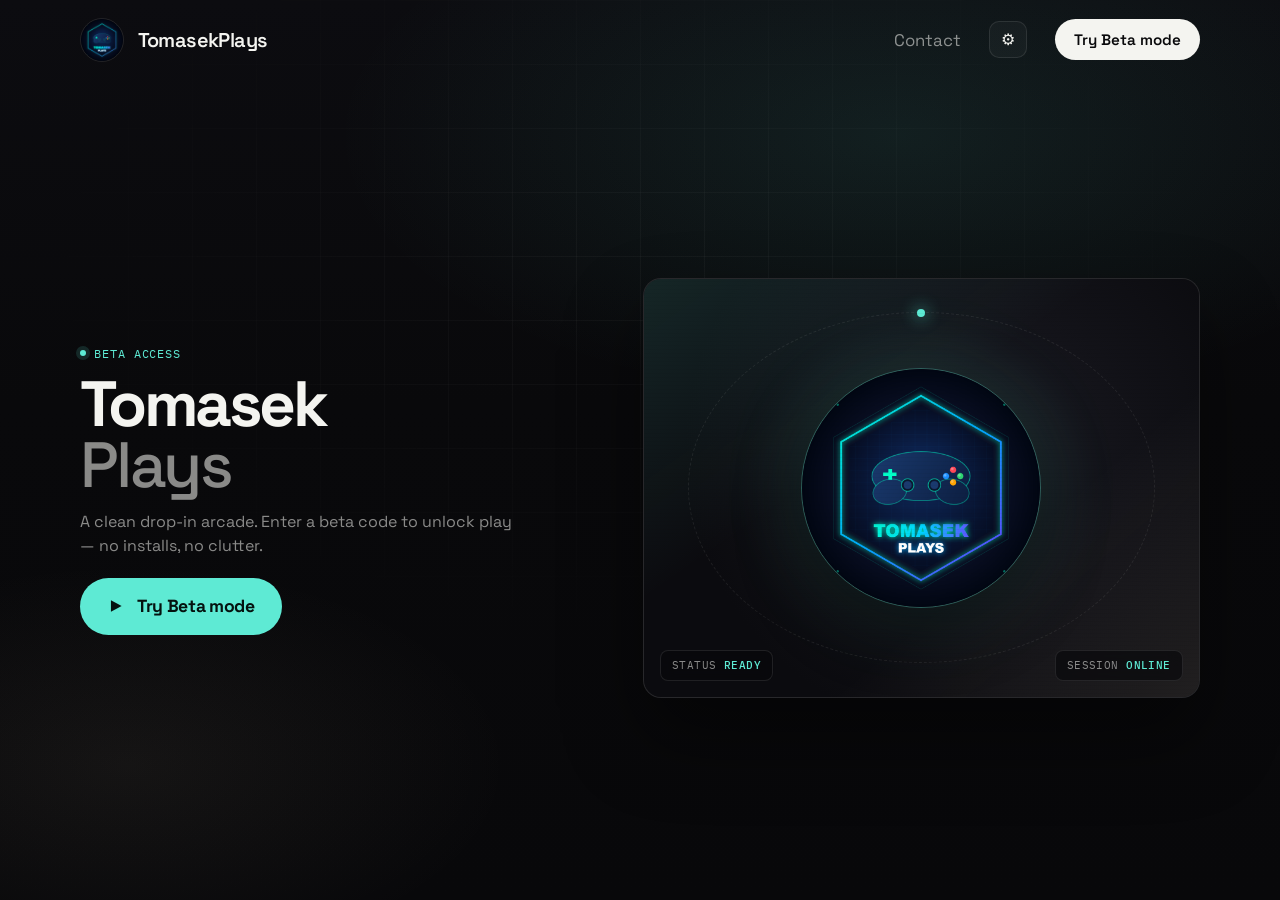
==== commit 1509193d: "Add language settings for English, Czech, Slovak, and German. Co-authored-by: Cursor <cursoragent@cu" ====
--- a/index.html
+++ b/index.html
@@ -318,6 +318,62 @@
 
     .nav-link-btn:hover { color: var(--ink); }
 
+    .nav-ico {
+      border: 1px solid var(--line);
+      background: rgba(255, 255, 255, 0.03);
+      color: var(--ink);
+      width: 2.35rem;
+      height: 2.35rem;
+      border-radius: 10px;
+      cursor: pointer;
+      font-size: 1rem;
+      line-height: 1;
+      display: inline-flex;
+      align-items: center;
+      justify-content: center;
+      transition: background 0.2s ease, border-color 0.2s ease;
+    }
+
+    .nav-ico:hover {
+      background: rgba(255, 255, 255, 0.07);
+      border-color: rgba(244, 244, 240, 0.22);
+    }
+
+    .settings-row {
+      display: flex;
+      align-items: center;
+      justify-content: space-between;
+      gap: 1rem;
+      padding: 0.85rem 0;
+      border-top: 1px solid var(--line);
+      border-bottom: 1px solid var(--line);
+      margin-top: 0.75rem;
+    }
+
+    .settings-row span {
+      display: block;
+      font-weight: 600;
+      font-size: 0.95rem;
+    }
+
+    .settings-row small {
+      display: block;
+      color: var(--muted);
+      font-size: 0.78rem;
+      margin-top: 0.15rem;
+    }
+
+    .settings-row select {
+      font-family: inherit;
+      font-size: 0.9rem;
+      color: var(--ink);
+      background: rgba(0, 0, 0, 0.35);
+      border: 1px solid var(--line);
+      border-radius: 8px;
+      padding: 0.55rem 0.7rem;
+      min-width: 9.5rem;
+    }
+
     /* Visual stage */
     .hero-stage {
       position: relative;
@@ -502,6 +558,7 @@
     body.is-phone .brand img { width: 36px; height: 36px; }
     body.is-phone .nav-links { gap: 0.65rem; font-size: 0.9rem; }
     body.is-phone .nav-cta { padding: 0.55rem 0.85rem; font-size: 0.82rem; }
+    body.is-phone .nav-ico { width: 2.1rem; height: 2.1rem; font-size: 0.9rem; }
 
     body.is-phone .hero {
       grid-template-columns: 1fr;
@@ -978,8 +1035,12 @@
     body.app-open .wrap,
     body.app-open .unlock-flash,
     body.app-open .unlock-badge,
-    body.app-open .beta-overlay {
+    body.app-open .beta-overlay:not(#adminGate) {
       display: none !important;
+    }
+    /* Admin GUI sits above the arcade iframe */
+    body.app-open #adminGate {
+      z-index: 300;
     }
   </style>
 </head>
@@ -997,22 +1058,23 @@
         </a>
         <a href="/" id="brandTitle">TomasekPlays</a>
       </div>
-      <nav class="nav-links" aria-label="Primary">
+      <nav class="nav-links" aria-label="Primary" data-i18n-aria="nav.primary">
         <span class="device-pill" id="devicePill">Phone</span>
-        <button type="button" class="nav-link-btn" onclick="openContact()">Contact</button>
-        <button type="button" class="nav-cta" onclick="openBetaGate()">Try Beta mode</button>
+        <button type="button" class="nav-link-btn" onclick="openContact()" data-i18n="nav.contact">Contact</button>
+        <button type="button" class="nav-ico" id="openSettings" title="Settings" data-i18n-title="nav.settings" aria-label="Settings">⚙</button>
+        <button type="button" class="nav-cta" onclick="openBetaGate()" data-i18n="nav.beta">Try Beta mode</button>
       </nav>
     </header>
 
     <main>
       <section class="hero" aria-labelledby="brand-title">
         <div class="hero-copy">
-          <p class="eyebrow">Beta access</p>
+          <p class="eyebrow" data-i18n="hero.eyebrow">Beta access</p>
           <h1 class="brand-hero" id="brand-title">
             Tomasek
             <span>Plays</span>
           </h1>
-          <p class="lede">
+          <p class="lede" data-i18n="hero.lede">
             A clean drop-in arcade. Enter a beta code to unlock play — no installs, no clutter.
           </p>
           <div class="cta-row">
@@ -1020,7 +1082,7 @@
               <svg viewBox="0 0 16 16" fill="currentColor" aria-hidden="true">
                 <path d="M3.5 2.8v10.4L13 8 3.5 2.8z" />
               </svg>
-              Try Beta mode
+              <span data-i18n="hero.cta">Try Beta mode</span>
             </button>
           </div>
         </div>
@@ -1034,8 +1096,8 @@
             </div>
             <div class="stage-scan"></div>
             <div class="hud">
-              <span class="hud-chip">status <strong>ready</strong></span>
-              <span class="hud-chip">session <strong>online</strong></span>
+              <span class="hud-chip"><span data-i18n="hud.status">status</span> <strong data-i18n="hud.ready">ready</strong></span>
+              <span class="hud-chip"><span data-i18n="hud.session">session</span> <strong data-i18n="hud.online">online</strong></span>
             </div>
           </div>
         </div>
@@ -1043,53 +1105,70 @@
     </main>
   </div>
 
+  <div class="beta-overlay" id="settingsGate" role="dialog" aria-modal="true" aria-labelledby="settingsTitle">
+    <div class="beta-modal" style="width:min(440px,100%)">
+      <h2 id="settingsTitle" data-i18n="settings.title">Settings</h2>
+      <p data-i18n="settings.lead">Saved on this device.</p>
+      <div class="settings-row">
+        <div>
+          <span data-i18n="settings.lang">Language</span>
+          <small data-i18n="settings.langHint">Site & arcade text</small>
+        </div>
+        <select id="langSelect"></select>
+      </div>
+      <div class="beta-actions" style="margin-top:1rem">
+        <button type="button" class="btn-play" id="closeSettings" data-i18n="settings.done" style="flex:1;justify-content:center">Done</button>
+      </div>
+    </div>
+  </div>
+
   <div class="beta-overlay" id="betaGate" role="dialog" aria-modal="true" aria-labelledby="betaTitle">
     <div class="beta-modal" id="betaModal">
-      <h2 id="betaTitle">Try Beta mode</h2>
-      <p>Enter a beta code to unlock the games.</p>
+      <h2 id="betaTitle" data-i18n="beta.title">Try Beta mode</h2>
+      <p data-i18n="beta.lead">Enter a beta code to unlock the games.</p>
       <form class="beta-fields" id="betaForm" autocomplete="off" onsubmit="return submitBeta(event)">
         <label>
-          Beta code
-          <input id="betaCode" name="code" inputmode="numeric" maxlength="8" placeholder="Enter code" required />
+          <span data-i18n="beta.label">Beta code</span>
+          <input id="betaCode" name="code" inputmode="numeric" maxlength="8" placeholder="Enter code" data-i18n-placeholder="beta.placeholder" required />
         </label>
         <p class="beta-error" id="betaError" aria-live="polite"></p>
         <div class="beta-actions">
-          <button type="button" class="btn-cancel" onclick="closeBetaGate()">Cancel</button>
-          <button type="submit" class="btn-play" id="betaSubmit">Try Beta mode</button>
+          <button type="button" class="btn-cancel" onclick="closeBetaGate()" data-i18n="beta.cancel">Cancel</button>
+          <button type="submit" class="btn-play" id="betaSubmit" data-i18n="beta.submit">Try Beta mode</button>
         </div>
       </form>
     </div>
   </div>
 
   <div class="unlock-flash" id="unlockFlash" aria-hidden="true"></div>
-  <div class="unlock-badge" id="unlockBadge" aria-hidden="true">Access unlocked</div>
+  <div class="unlock-badge" id="unlockBadge" aria-hidden="true" data-i18n="unlock.badge">Access unlocked</div>
 
   <div class="beta-overlay" id="contactGate" role="dialog" aria-modal="true" aria-labelledby="contactTitle">
     <div class="beta-modal">
-      <h2 id="contactTitle">Contact</h2>
-      <p>Business inquiries, collabs, or feedback.</p>
+      <h2 id="contactTitle" data-i18n="contact.title">Contact</h2>
+      <p data-i18n="contact.lead">Business inquiries, collabs, or feedback.</p>
       <div class="contact-email" id="contactEmail">tomasekplays.business@outlook.com</div>
       <p class="copy-status" id="copyStatus" aria-live="polite"></p>
       <div class="beta-actions">
-        <button type="button" class="btn-cancel" onclick="closeContact()">Close</button>
-        <button type="button" class="btn-play" id="copyBtn" onclick="copyContactEmail()">Copy to clipboard</button>
+        <button type="button" class="btn-cancel" onclick="closeContact()" data-i18n="contact.close">Close</button>
+        <button type="button" class="btn-play" id="copyBtn" onclick="copyContactEmail()" data-i18n="contact.copy">Copy to clipboard</button>
       </div>
     </div>
   </div>
 
   <div class="beta-overlay" id="redeemGate" role="dialog" aria-modal="true" aria-labelledby="redeemTitle">
     <div class="beta-modal" id="redeemModal">
-      <h2 id="redeemTitle">Redeem</h2>
-      <p>Enter a code.</p>
+      <h2 id="redeemTitle" data-i18n="redeem.title">Redeem</h2>
+      <p data-i18n="redeem.lead">Enter a code.</p>
       <form class="beta-fields" id="redeemForm" autocomplete="off" onsubmit="return submitRedeem(event)">
         <label>
-          Code
-          <input id="redeemCode" name="code" maxlength="32" placeholder="Enter code" autocapitalize="characters" autocomplete="off" spellcheck="false" required style="text-transform:uppercase" />
+          <span data-i18n="redeem.label">Code</span>
+          <input id="redeemCode" name="code" maxlength="32" placeholder="Enter code" data-i18n-placeholder="redeem.placeholder" autocapitalize="characters" autocomplete="off" spellcheck="false" required style="text-transform:uppercase" />
         </label>
         <p class="beta-error" id="redeemError" aria-live="polite"></p>
         <div class="beta-actions">
-          <button type="button" class="btn-cancel" onclick="closeRedeemGate()">Cancel</button>
-          <button type="submit" class="btn-play" id="redeemSubmit">Redeem</button>
+          <button type="button" class="btn-cancel" onclick="closeRedeemGate()" data-i18n="redeem.cancel">Cancel</button>
+          <button type="submit" class="btn-play" id="redeemSubmit" data-i18n="redeem.submit">Redeem</button>
         </div>
       </form>
     </div>
@@ -1097,28 +1176,28 @@
 
   <div class="beta-overlay" id="homescreenGate" role="dialog" aria-modal="true" aria-labelledby="homescreenTitle">
     <div class="beta-modal" id="homescreenModal" style="width:min(460px,100%)">
-      <h2 id="homescreenTitle">Add to Home Screen</h2>
-      <p id="homescreenLead">Put TomasekPlays on your phone like an app.</p>
+      <h2 id="homescreenTitle" data-i18n="hs.title">Add to Home Screen</h2>
+      <p id="homescreenLead" data-i18n="hs.lead">Put TomasekPlays on your phone like an app.</p>
       <ol id="homescreenSteps" class="install-steps"></ol>
       <div class="beta-actions">
-        <button type="button" class="btn-cancel" onclick="closeHomescreenGate()">Close</button>
-        <button type="button" class="btn-play" onclick="closeHomescreenGate()">Got it</button>
+        <button type="button" class="btn-cancel" onclick="closeHomescreenGate()" data-i18n="hs.close">Close</button>
+        <button type="button" class="btn-play" onclick="closeHomescreenGate()" data-i18n="hs.gotit">Got it</button>
       </div>
     </div>
   </div>
 
   <div class="beta-overlay" id="downloadHelpGate" role="dialog" aria-modal="true" aria-labelledby="downloadHelpTitle">
     <div class="beta-modal" id="downloadHelpModal" style="width:min(480px,100%)">
-      <h2 id="downloadHelpTitle">Download started</h2>
-      <p id="downloadHelpLead">Official TomasekPlays app from this site. Windows may warn because it is a new publisher — that is normal.</p>
+      <h2 id="downloadHelpTitle" data-i18n="dl.title">Owners download</h2>
+      <p id="downloadHelpLead" data-i18n="dl.lead">Downloaded as a zip so Chrome won’t block it.</p>
       <ol class="install-steps">
-        <li>Open the downloaded <strong id="downloadHelpFile">TomasekPlays.exe</strong>.</li>
-        <li>If you see <strong>Windows protected your PC</strong> → click <strong>More info</strong> → <strong>Run anyway</strong>.</li>
-        <li>If your browser says the file is uncommon → keep / open anyway (it came from tomasekplays.com).</li>
+        <li id="downloadHelpStep1">Open <strong id="downloadHelpFile">TomasekPlays-Owners.zip</strong> and extract it.</li>
+        <li data-i18n-html="dl.2">Run <strong>TomasekPlays-Owners.exe</strong> inside the folder.</li>
+        <li data-i18n-html="dl.3">If Windows asks → <strong>More info</strong> → <strong>Run anyway</strong>.</li>
       </ol>
       <div class="beta-actions">
-        <button type="button" class="btn-cancel" onclick="closeDownloadHelp()">Close</button>
-        <button type="button" class="btn-play" onclick="closeDownloadHelp()">Got it</button>
+        <button type="button" class="btn-cancel" onclick="closeDownloadHelp()" data-i18n="dl.close">Close</button>
+        <button type="button" class="btn-play" onclick="closeDownloadHelp()" data-i18n="dl.gotit">Got it</button>
       </div>
     </div>
   </div>
@@ -1160,31 +1239,35 @@
     </div>
   </div>
 
+  <script src="i18n.js"></script>
   <script>
     const BETA_CODES = ["4949", "148", "312"];
     const BETA_KEY = "tomasekBetaUnlocked";
     const CONTACT_EMAIL = "tomasekplays.business@outlook.com";
     const ADMIN_API = "https://tomasekplays-admin.tomasekplays.workers.dev";
     const ADMIN_TOKEN_KEY = "tomasekAdminToken";
+    const I18n = window.TomasekI18n;
+    function t(key, vars) { return I18n ? I18n.t(key, vars) : key; }
     const REDEEM_CODES = {
       ONE4EXES: {
         type: "download",
-        href: "https://tomasekplays.com/downloads/TomasekPlays.exe",
-        filename: "TomasekPlays.exe",
-        ok: "Download started — see the Windows tip if SmartScreen appears."
+        href: "https://tomasekplays.com/downloads/TomasekPlays.zip",
+        filename: "TomasekPlays.zip",
+        okKey: "redeem.okDownload"
       },
       ONE4APP: {
         type: "homescreen",
-        ok: "Opening home screen guide…"
+        okKey: "redeem.okHomescreen"
       },
       CHRISTMAS: {
         type: "season"
       },
       ONE4BETAEXES: {
         type: "download",
-        href: "https://tomasekplays.com/downloads/TomasekPlays-Owners.exe",
-        filename: "TomasekPlays-Owners.exe",
-        ok: "Owners download started — see the Windows tip if SmartScreen appears."
+        href: "https://tomasekplays.com/downloads/TomasekPlays-Owners.zip",
+        filename: "TomasekPlays-Owners.zip",
+        okKey: "redeem.okOwners",
+        smartScreenHelp: true
       }
     };
     let betaBusy = false;
@@ -1208,7 +1291,7 @@
       document.body.classList.toggle("is-pc", kind === "pc");
       try { localStorage.setItem("tomasekDevice", kind === "phone" ? "mobile" : "pc"); } catch (_) {}
       const pill = document.getElementById("devicePill");
-      if (pill) pill.textContent = kind === "phone" ? "Phone layout" : "PC";
+      if (pill) pill.textContent = kind === "phone" ? t("device.phone") : t("device.pc");
     }
 
     applyDevice();
@@ -1240,6 +1323,7 @@
       closeRedeemGate();
       closeAdminGate();
       closeHomescreenGate();
+      closeSettings();
       const gate = document.getElementById("betaGate");
       const modal = document.getElementById("betaModal");
       const err = document.getElementById("betaError");
@@ -1267,6 +1351,7 @@
       closeAdminGate();
       closeHomescreenGate();
       closeDownloadHelp();
+      closeSettings();
       const gate = document.getElementById("redeemGate");
       const modal = document.getElementById("redeemModal");
       const err = document.getElementById("redeemError");
@@ -1301,6 +1386,8 @@
       const name = filename || "TomasekPlays.exe";
       const fileEl = document.getElementById("downloadHelpFile");
       if (fileEl) fileEl.textContent = name;
+      const step1 = document.getElementById("downloadHelpStep1");
+      if (step1) step1.innerHTML = t("dl.1", { file: name });
       document.getElementById("downloadHelpGate").classList.add("open");
     }
 
@@ -1317,26 +1404,14 @@
       const steps = document.getElementById("homescreenSteps");
 
       if (isIOS) {
-        lead.textContent = "iPhone / iPad — Safari";
-        steps.innerHTML = `
-          <li>Open <strong>tomasekplays.com</strong> in <strong>Safari</strong> (not Chrome).</li>
-          <li>Tap the <strong>Share</strong> button (square with an arrow up).</li>
-          <li>Scroll and tap <strong>Add to Home Screen</strong>.</li>
-          <li>Tap <strong>Add</strong> — TomasekPlays appears like an app.</li>`;
+        lead.textContent = t("hs.iosLead");
+        steps.innerHTML = `<li>${t("hs.ios.1")}</li><li>${t("hs.ios.2")}</li><li>${t("hs.ios.3")}</li><li>${t("hs.ios.4")}</li>`;
       } else if (isAndroid) {
-        lead.textContent = "Android — Chrome";
-        steps.innerHTML = `
-          <li>Open <strong>tomasekplays.com</strong> in <strong>Chrome</strong>.</li>
-          <li>Tap the <strong>⋮</strong> menu (top right).</li>
-          <li>Tap <strong>Add to Home screen</strong> or <strong>Install app</strong>.</li>
-          <li>Confirm — TomasekPlays appears like an app.</li>`;
+        lead.textContent = t("hs.androidLead");
+        steps.innerHTML = `<li>${t("hs.android.1")}</li><li>${t("hs.android.2")}</li><li>${t("hs.android.3")}</li><li>${t("hs.android.4")}</li>`;
       } else {
-        lead.textContent = "Phone home screen";
-        steps.innerHTML = `
-          <li><strong>iPhone:</strong> Safari → <strong>Share</strong> → <strong>Add to Home Screen</strong>.</li>
-          <li><strong>Android:</strong> Chrome → <strong>⋮</strong> → <strong>Add to Home screen</strong>.</li>
-          <li>Open the new icon anytime — no App Store needed.</li>
-          <li>PC download instead? Redeem code <strong>ONE4EXES</strong>.</li>`;
+        lead.textContent = t("hs.otherLead");
+        steps.innerHTML = `<li>${t("hs.other.1")}</li><li>${t("hs.other.2")}</li><li>${t("hs.other.3")}</li><li>${t("hs.other.4")}</li>`;
       }
 
       document.getElementById("homescreenGate").classList.add("open");
@@ -1348,30 +1423,56 @@
     }
 
     function openAdminGate() {
-      openHiddenApp("contr0l2er9.html");
+      closeRedeemGate();
+      closeBetaGate();
+      closeContact();
+      closeHomescreenGate();
+      closeDownloadHelp();
+      closeSettings();
+      const status = document.getElementById("adminStatus");
+      if (status) {
+        status.textContent = "";
+        status.className = "admin-status";
+      }
+      document.getElementById("adminGate").classList.add("open");
     }
 
     function runRedeemDownload(reward) {
       const err = document.getElementById("redeemError");
       const input = document.getElementById("redeemCode");
       const modal = document.getElementById("redeemModal");
-      err.textContent = reward.ok || `Downloading ${reward.filename}…`;
+      err.textContent = (reward.okKey ? t(reward.okKey) : reward.ok) || `Downloading ${reward.filename}…`;
       err.classList.add("ok-msg");
       input.classList.add("ok");
       modal.classList.add("unlock");
       document.getElementById("redeemSubmit").disabled = true;
 
-      // Same filename every time + cache-bust so the latest build replaces the old one
+      // Zip downloads avoid Chrome blocking .exe. Navigate so the browser treats it as a normal file save.
+      const bust = `v=${Date.now()}`;
+      const url = reward.href + (reward.href.indexOf("?") >= 0 ? "&" : "?") + bust;
       const a = document.createElement("a");
-      const bust = `v=${Date.now()}`;
-      a.href = reward.href + (reward.href.indexOf("?") >= 0 ? "&" : "?") + bust;
+      a.href = url;
       a.download = reward.filename;
       a.rel = "noopener";
       document.body.appendChild(a);
       a.click();
       a.remove();
-
-      setTimeout(() => openDownloadHelp(reward.filename), 700);
+      // Fallback if the click is ignored
+      setTimeout(() => {
+        try {
+          const iframe = document.createElement("iframe");
+          iframe.style.display = "none";
+          iframe.src = url;
+          document.body.appendChild(iframe);
+          setTimeout(() => iframe.remove(), 60000);
+        } catch (_) {}
+      }, 400);
+
+      if (reward.smartScreenHelp) {
+        setTimeout(() => openDownloadHelp(reward.filename), 700);
+      } else {
+        setTimeout(() => closeRedeemGate(), 1600);
+      }
     }
 
     async function tryAdminAuth(code) {
@@ -1468,8 +1569,21 @@
         return false;
       }
 
+      if (reward && reward.type === "webapp") {
+        err.textContent = reward.ok || "This website is the app — always updated.";
+        err.classList.add("ok-msg");
+        input.classList.add("ok");
+        modal.classList.add("unlock");
+        document.getElementById("redeemSubmit").disabled = true;
+        setTimeout(() => {
+          document.getElementById("redeemSubmit").disabled = false;
+          closeRedeemGate();
+        }, 1800);
+        return false;
+      }
+
       if (reward && reward.type === "homescreen") {
-        err.textContent = reward.ok;
+        err.textContent = reward.okKey ? t(reward.okKey) : reward.ok;
         err.classList.add("ok-msg");
         document.getElementById("redeemSubmit").disabled = true;
         setTimeout(() => {
@@ -1504,18 +1618,18 @@
       }
 
       document.getElementById("redeemSubmit").disabled = true;
-      err.textContent = "Checking…";
+      err.textContent = t("redeem.checking");
       err.classList.remove("ok-msg");
       tryAdminAuth(entered).then((result) => {
         document.getElementById("redeemSubmit").disabled = false;
         if (result.ok) {
-          err.textContent = "Access granted.";
+          err.textContent = t("redeem.granted");
           err.classList.add("ok-msg");
           setTimeout(() => openAdminGate(), 350);
           return;
         }
         err.classList.remove("ok-msg");
-        err.textContent = "Wrong code. Try again.";
+        err.textContent = t("redeem.wrong");
         modal.classList.remove("shake");
         void modal.offsetWidth;
         modal.classList.add("shake");
@@ -1537,26 +1651,43 @@
       closeRedeemGate();
       closeAdminGate();
       closeHomescreenGate();
+      closeSettings();
       document.getElementById("copyStatus").textContent = "";
       document.getElementById("contactGate").classList.add("open");
     }
 
     function closeContact() {
       document.getElementById("contactGate").classList.remove("open");
+    }
+
+    function openSettings() {
+      if (betaBusy) return;
+      closeBetaGate();
+      closeContact();
+      closeRedeemGate();
+      closeAdminGate();
+      closeHomescreenGate();
+      closeDownloadHelp();
+      if (I18n) I18n.fillLangSelect(document.getElementById("langSelect"));
+      document.getElementById("settingsGate").classList.add("open");
+    }
+
+    function closeSettings() {
+      document.getElementById("settingsGate").classList.remove("open");
     }
 
     async function copyContactEmail() {
       const status = document.getElementById("copyStatus");
       try {
         await navigator.clipboard.writeText(CONTACT_EMAIL);
-        status.textContent = "Copied!";
+        status.textContent = t("contact.copied");
       } catch (_) {
         const range = document.createRange();
         range.selectNodeContents(document.getElementById("contactEmail"));
         const sel = window.getSelection();
         sel.removeAllRanges();
         sel.addRange(range);
-        status.textContent = "Select and copy the email above.";
+        status.textContent = t("contact.copyFail");
       }
     }
 
@@ -1577,10 +1708,18 @@
 
     function openHiddenApp(page) {
       const frame = document.getElementById("appFrame");
-      if (frame.getAttribute("src") !== page) frame.src = page;
+      // Always set .src so switching arcade ↔ controller reloads the page.
+      frame.src = page;
       document.body.classList.add("app-open");
       keepHomeUrl();
     }
+
+    // Arcade redeem can open the on-page admin GUI (same as home Redeem).
+    window.addEventListener("message", (e) => {
+      if (e.origin !== location.origin) return;
+      if (!e.data || e.data.type !== "tomasekOpenAdmin") return;
+      if (sessionStorage.getItem(ADMIN_TOKEN_KEY)) openAdminGate();
+    });
 
     // Always normalize the public URL away from /index.html
     keepHomeUrl();
@@ -1632,7 +1771,7 @@
       const entered = document.getElementById("betaCode").value.trim();
 
       if (!BETA_CODES.includes(entered)) {
-        err.textContent = "Wrong code. Try again.";
+        err.textContent = t("beta.wrong");
         err.classList.remove("ok-msg");
         modal.classList.remove("shake");
         void modal.offsetWidth;
@@ -1648,6 +1787,19 @@
     document.getElementById("brandTitle").addEventListener("click", (e) => {
       e.preventDefault();
       openRedeemGate();
+    });
+
+    document.getElementById("openSettings").addEventListener("click", openSettings);
+    document.getElementById("closeSettings").addEventListener("click", closeSettings);
+    document.getElementById("langSelect").addEventListener("change", () => {
+      if (!I18n) return;
+      I18n.setLang(document.getElementById("langSelect").value);
+      applyDevice();
+      I18n.fillLangSelect(document.getElementById("langSelect"));
+    });
+
+    document.getElementById("settingsGate").addEventListener("click", (e) => {
+      if (e.target.id === "settingsGate") closeSettings();
     });
 
     document.getElementById("betaGate").addEventListener("click", (e) => {
@@ -1682,8 +1834,15 @@
         closeAdminGate();
         closeHomescreenGate();
         closeDownloadHelp();
+        closeSettings();
       }
     });
+
+    if (I18n) {
+      I18n.apply();
+      I18n.fillLangSelect(document.getElementById("langSelect"));
+      I18n.onChange(() => applyDevice());
+    }
   </script>
   <script src="season.js"></script>
 </body>
--- a/season.css
+++ b/season.css
@@ -1,26 +1,143 @@
 /* Seasonal themes (Christmas from 1 Dec 2026) */
 
 body.theme-christmas {
-  --bg: #0a1210;
-  --bg-elevated: #12201a;
+  --bg: #07110e;
+  --bg-elevated: #12241c;
   --ink: #f7f3ea;
-  --muted: rgba(247, 243, 234, 0.58);
-  --line: rgba(247, 243, 234, 0.12);
+  --muted: rgba(247, 243, 234, 0.6);
+  --line: rgba(247, 243, 234, 0.14);
   --accent: #7dffb3;
-  --accent-dim: rgba(125, 255, 179, 0.16);
+  --accent-dim: rgba(125, 255, 179, 0.18);
   --warm: #ff6b6b;
 }
 
 body.theme-christmas .atmosphere,
 body.theme-christmas .bg {
   background:
-    radial-gradient(ellipse 70% 50% at 80% 10%, rgba(255, 107, 107, 0.16), transparent 55%),
-    radial-gradient(ellipse 55% 45% at 10% 85%, rgba(125, 255, 179, 0.12), transparent 50%),
-    linear-gradient(180deg, #0e1a16 0%, #0a1210 45%, #07110e 100%) !important;
+    radial-gradient(ellipse 55% 40% at 50% -5%, rgba(255, 215, 106, 0.12), transparent 55%),
+    radial-gradient(ellipse 70% 50% at 85% 8%, rgba(255, 107, 107, 0.22), transparent 55%),
+    radial-gradient(ellipse 55% 45% at 8% 88%, rgba(125, 255, 179, 0.16), transparent 50%),
+    radial-gradient(ellipse 40% 30% at 70% 70%, rgba(126, 182, 255, 0.08), transparent 50%),
+    linear-gradient(180deg, #10241c 0%, #0a1612 42%, #050c0a 100%) !important;
 }
 
 body.theme-christmas .grid-fade {
-  opacity: 0.22;
+  opacity: 0.14;
+}
+
+body.theme-christmas .brand-hero,
+body.theme-christmas .brand a,
+body.theme-christmas h1 {
+  text-shadow: 0 0 28px rgba(125, 255, 179, 0.22), 0 0 48px rgba(255, 107, 107, 0.1);
+}
+
+body.theme-christmas .nav-cta,
+body.theme-christmas .btn-play,
+body.theme-christmas .btn.btn-a {
+  box-shadow: 0 0 0 1px rgba(125, 255, 179, 0.2), 0 10px 32px rgba(125, 255, 179, 0.12);
+}
+
+/* Continuous snowfall */
+.xmas-snow {
+  position: fixed;
+  inset: 0;
+  z-index: 40;
+  pointer-events: none;
+  overflow: hidden;
+  opacity: 0;
+  visibility: hidden;
+  transition: opacity 0.6s ease;
+}
+.xmas-snow.on {
+  opacity: 1;
+  visibility: visible;
+}
+.xmas-snow i {
+  position: absolute;
+  top: -8%;
+  width: var(--s, 4px);
+  height: var(--s, 4px);
+  border-radius: 50%;
+  background: radial-gradient(circle at 30% 30%, #fff, rgba(255, 255, 255, 0.55));
+  opacity: var(--o, 0.7);
+  box-shadow: 0 0 6px rgba(255, 255, 255, 0.35);
+  animation: xmasDrift var(--t, 14s) var(--d, 0s) linear infinite;
+}
+@keyframes xmasDrift {
+  0% {
+    transform: translate3d(0, -5vh, 0);
+    opacity: 0;
+  }
+  8% { opacity: var(--o, 0.7); }
+  100% {
+    transform: translate3d(var(--x, 20px), 110vh, 0);
+    opacity: 0.12;
+  }
+}
+
+/* String lights along the top */
+.xmas-lights {
+  position: fixed;
+  top: 0;
+  left: 0;
+  right: 0;
+  z-index: 45;
+  height: 28px;
+  display: none;
+  justify-content: space-evenly;
+  align-items: flex-start;
+  padding: 0 4vw;
+  pointer-events: none;
+}
+.xmas-lights.on { display: flex; }
+.xmas-lights::before {
+  content: "";
+  position: absolute;
+  top: 8px;
+  left: 2%;
+  right: 2%;
+  height: 2px;
+  background: linear-gradient(90deg, transparent, rgba(247, 243, 234, 0.25), transparent);
+}
+.xmas-lights span {
+  position: relative;
+  width: 10px;
+  height: 14px;
+  margin-top: 4px;
+  border-radius: 50% 50% 45% 45%;
+  background: var(--c, #ff6b6b);
+  box-shadow:
+    0 0 8px var(--c, #ff6b6b),
+    0 0 18px color-mix(in srgb, var(--c, #ff6b6b) 55%, transparent);
+  animation: xmasBulb 1.6s ease-in-out infinite alternate;
+  animation-delay: calc(var(--i, 0) * 0.12s);
+}
+.xmas-lights span::before {
+  content: "";
+  position: absolute;
+  top: -5px;
+  left: 50%;
+  width: 4px;
+  height: 6px;
+  transform: translateX(-50%);
+  background: #3a3a32;
+  border-radius: 1px;
+}
+@keyframes xmasBulb {
+  from { filter: brightness(0.75); opacity: 0.75; }
+  to { filter: brightness(1.25); opacity: 1; }
+}
+
+@media (prefers-reduced-motion: reduce) {
+  .xmas-snow i,
+  .xmas-lights span {
+    animation: none !important;
+  }
+  .xmas-snow i {
+    opacity: 0.35;
+    top: auto;
+    bottom: 20%;
+  }
 }
 
 .season-fx {
